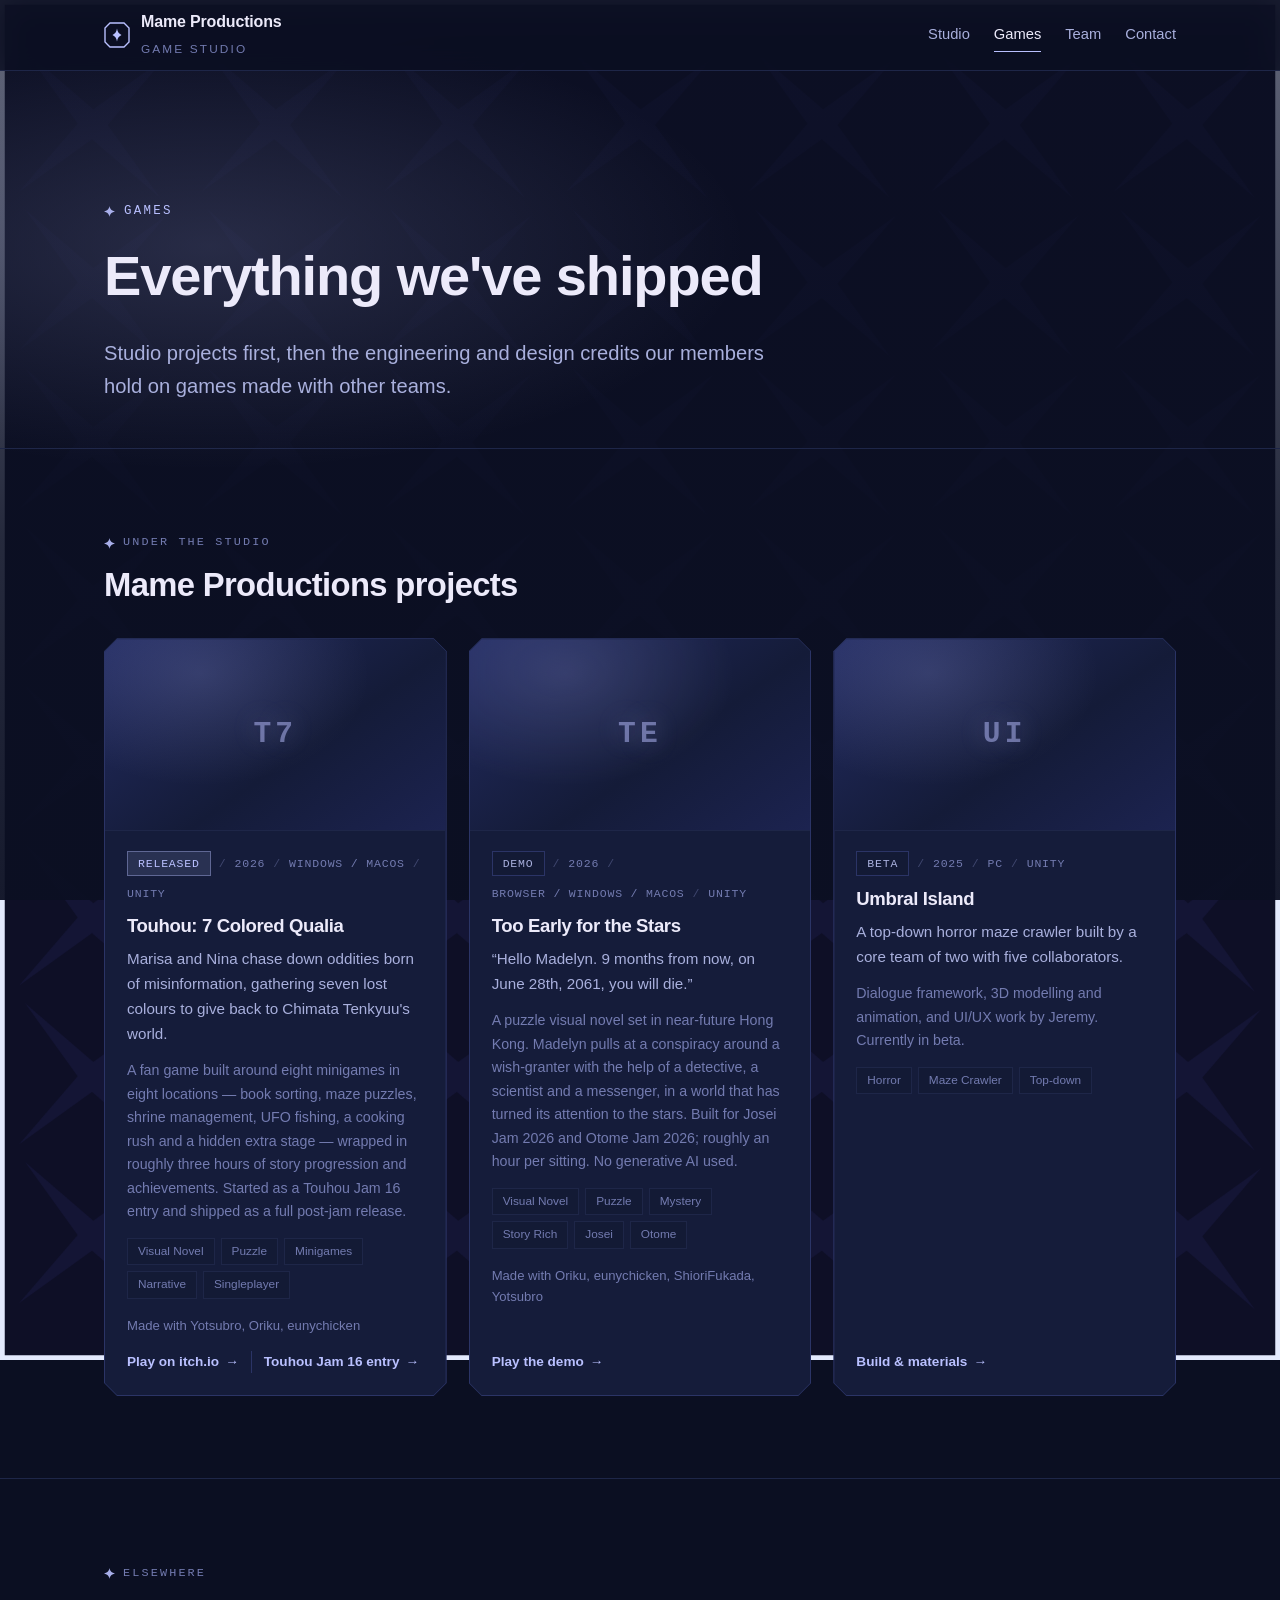
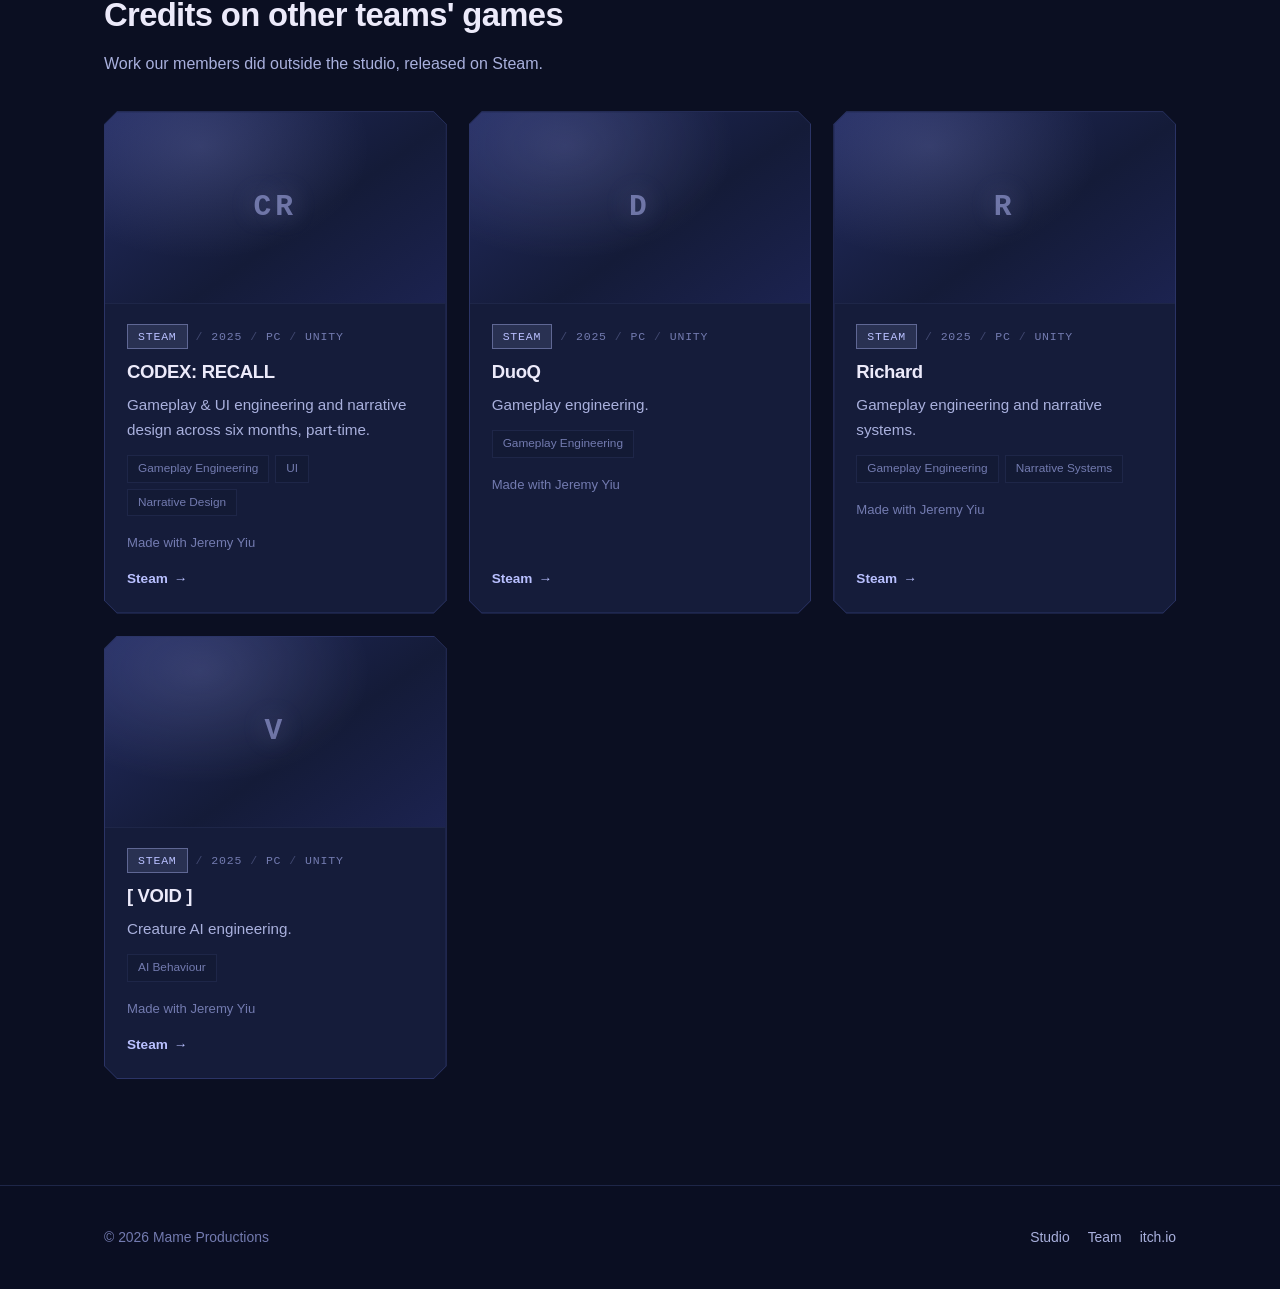
==== games.html @ c75eb114 "Initial commit: Mame Productions studio site Static, build-free site for the studio: three pages ren" ====
<!DOCTYPE html>
<html lang="en">
<head>
<meta charset="utf-8">
<meta name="viewport" content="width=device-width, initial-scale=1">
<title>Games — Mame Productions</title>
<meta name="description" content="Games made at Mame Productions, plus engineering credits members hold on other teams' titles.">
<link rel="icon" href="assets/img/textures/star.png">
<link rel="stylesheet" href="assets/css/style.css">
</head>
<body>

<a class="skip-link" href="#main">Skip to content</a>

<header class="site-header">
  <div class="wrap">
    <a class="brand" href="index.html">
      <svg width="26" height="26" viewBox="0 0 26 26" aria-hidden="true">
        <path d="M6 1h14l5 5v14l-5 5H6l-5-5V6z" fill="none" stroke="#b9c0ff" stroke-width="1.4"/>
        <path d="M13 6.5c.6 3.4 1.6 5 4.5 6.5-2.9 1.5-3.9 3.1-4.5 6.5-.6-3.4-1.6-5-4.5-6.5 2.9-1.5 3.9-3.1 4.5-6.5z" fill="#b9c0ff"/>
      </svg>
      <span>Mame Productions<br><span class="brand-sub">Game Studio</span></span>
    </a>
    <button class="nav-toggle" type="button" aria-expanded="false" aria-controls="nav" aria-label="Menu">
      <svg width="20" height="20" viewBox="0 0 24 24" fill="none" stroke="currentColor" stroke-width="2" stroke-linecap="round"><path d="M4 7h16M4 12h16M4 17h16"/></svg>
    </button>
    <nav class="nav" id="nav">
      <a href="index.html">Studio</a>
      <a href="games.html" aria-current="page">Games</a>
      <a href="team.html">Team</a>
      <a href="index.html#contact">Contact</a>
    </nav>
  </div>
</header>

<main id="main">

  <section class="hero" style="padding-bottom:24px">
    <div class="wrap">
      <p class="eyebrow">
        <svg class="sparkle" viewBox="0 0 12 12" aria-hidden="true"><path d="M6 0c.55 3.1 1.35 4.45 6 6-4.65 1.55-5.45 2.9-6 6-.55-3.1-1.35-4.45-6-6 4.65-1.55 5.45-2.9 6-6z"/></svg>
        Games
      </p>
      <h1>Everything we've shipped</h1>
      <p class="lede">
        Studio projects first, then the engineering and design credits our members
        hold on games made with other teams.
      </p>
    </div>
  </section>

  <section class="section">
    <div class="wrap">
      <div class="section-head">
        <p class="kicker">
          <svg class="sparkle" viewBox="0 0 12 12" aria-hidden="true"><path d="M6 0c.55 3.1 1.35 4.45 6 6-4.65 1.55-5.45 2.9-6 6-.55-3.1-1.35-4.45-6-6 4.65-1.55 5.45-2.9 6-6z"/></svg>
          Under the studio
        </p>
        <h2>Mame Productions projects</h2>
      </div>
      <div class="game-grid" data-games="studio"></div>
    </div>
  </section>

  <section class="section">
    <div class="wrap">
      <div class="section-head">
        <p class="kicker">
          <svg class="sparkle" viewBox="0 0 12 12" aria-hidden="true"><path d="M6 0c.55 3.1 1.35 4.45 6 6-4.65 1.55-5.45 2.9-6 6-.55-3.1-1.35-4.45-6-6 4.65-1.55 5.45-2.9 6-6z"/></svg>
          Elsewhere
        </p>
        <h2>Credits on other teams' games</h2>
        <p>Work our members did outside the studio, released on Steam.</p>
      </div>
      <div class="game-grid" data-games="external"></div>
    </div>
  </section>

</main>

<footer class="site-footer">
  <div class="wrap">
    <p>&copy; <span data-year>2026</span> Mame Productions</p>
    <nav class="footer-links">
      <a href="index.html">Studio</a>
      <a href="team.html">Team</a>
      <a href="https://oriku.itch.io" target="_blank" rel="noopener">itch.io</a>
    </nav>
  </div>
</footer>

<script src="data/games.js"></script>
<script src="data/members.js"></script>
<script src="assets/js/main.js"></script>
</body>
</html>
---- assets/css/style.css ----
/* =========================================================================
   Mame Productions - site styles

   The visual language is lifted from the studio's own UI art (the star field
   and the chamfered panel plating from "Too Early for the Stars"): deep navy
   ground, periwinkle ink, four-point sparkles, corners cut at 45 degrees.
   ========================================================================= */

:root {
  --bg:          #0b0f22;
  --bg-raised:   #131a35;
  --bg-card:     #151c3a;
  --bg-card-2:   #1a2246;
  --line:        #2b3466;
  --line-soft:   #1e2648;
  --ink:         #eceafa;
  --ink-dim:     #a9b0dd;
  --ink-faint:   #737bb0;
  --accent:      #b9c0ff;
  --accent-soft: rgba(185, 192, 255, .12);
  --accent-line: rgba(185, 192, 255, .38);
  --accent-ink:  #10142c;
  --radius:      4px;
  --chamfer:     12px;
  --maxw:        1120px;
  --font: "Inter", -apple-system, BlinkMacSystemFont, "Segoe UI", Roboto,
          "Helvetica Neue", Arial, sans-serif;
  --mono: ui-monospace, SFMono-Regular, "SF Mono", Menlo, Consolas, monospace;
}

*, *::before, *::after { box-sizing: border-box; }

html { scroll-behavior: smooth; scroll-padding-top: 92px; }

/* The star field carries a veil on top of it so text keeps its contrast at any
   scroll depth. Both layers are backgrounds of the same element on purpose: a
   separate fixed, negative-z-index overlay gets promoted to its own compositing
   layer on scroll in Chromium and swallows the page. */
body {
  margin: 0;
  background-color: var(--bg);
  background-image:
    linear-gradient(180deg, rgba(11, 15, 34, .60) 0%, rgba(11, 15, 34, .88) 60%, rgba(11, 15, 34, .95) 100%),
    url("../img/textures/star-pattern.png");
  background-size: cover, cover;
  background-position: center, center top;
  background-repeat: no-repeat, no-repeat;
  background-attachment: fixed, fixed;
  color: var(--ink);
  font-family: var(--font);
  font-size: 16px;
  line-height: 1.65;
  -webkit-font-smoothing: antialiased;
}

img { max-width: 100%; display: block; }
a { color: var(--accent); text-decoration: none; }
a:hover { text-decoration: underline; }

h1, h2, h3, h4 { line-height: 1.2; margin: 0 0 .5em; font-weight: 650; letter-spacing: -.02em; }
h1 { font-size: clamp(2.2rem, 6vw, 3.5rem); }
h2 { font-size: clamp(1.5rem, 3.4vw, 2.05rem); }
h3 { font-size: 1.16rem; }
p  { margin: 0 0 1em; }

.wrap { width: 100%; max-width: var(--maxw); margin-inline: auto; padding-inline: 24px; }

/* The signature cut corner, borrowed from the in-game panel plating. */
.chamfer, .plate, .plate-in, .headshot, .headshot-in {
  clip-path: polygon(
    var(--chamfer) 0, calc(100% - var(--chamfer)) 0, 100% var(--chamfer),
    100% calc(100% - var(--chamfer)), calc(100% - var(--chamfer)) 100%,
    var(--chamfer) 100%, 0 calc(100% - var(--chamfer)), 0 var(--chamfer)
  );
}

/* A plate is a chamfered card. clip-path would shear a normal border off at
   the diagonals, so the edge is a 1px parent behind a slightly tighter inner
   panel - the same way the art plates the corners. */
.plate {
  --chamfer: 13px;
  display: flex; padding: 1px;
  background: var(--line);
  transition: background .18s ease, transform .18s ease;
}
.plate > .plate-in {
  --chamfer: 12px;
  flex: 1; min-width: 0;
  display: flex; flex-direction: column;
  background: var(--bg-card);
  transition: background .18s ease;
}
.plate:hover { background: var(--accent-line); transform: translateY(-2px); }
.plate:hover > .plate-in { background: var(--bg-card-2); }

/* ---------------------------------------------------------------- header */

.site-header {
  position: sticky; top: 0; z-index: 50;
  background: rgba(11, 15, 34, .84);
  backdrop-filter: blur(14px);
  border-bottom: 1px solid var(--line-soft);
}
.site-header .wrap { display: flex; align-items: center; gap: 28px; height: 70px; }

.brand { display: flex; align-items: center; gap: 11px; color: var(--ink); font-weight: 680; letter-spacing: -.01em; }
.brand:hover { text-decoration: none; color: var(--ink); }
.brand svg { flex: none; }
.brand .brand-sub {
  color: var(--ink-faint); font-weight: 450; font-size: .74rem;
  letter-spacing: .18em; text-transform: uppercase;
}

.nav { margin-left: auto; display: flex; align-items: center; gap: 24px; }
.nav a {
  color: var(--ink-dim); font-size: .92rem; font-weight: 500;
  padding: 4px 0; border-bottom: 1.5px solid transparent;
}
.nav a:hover { color: var(--ink); text-decoration: none; }
.nav a[aria-current="page"] { color: var(--ink); border-bottom-color: var(--accent); }

.nav-toggle {
  display: none; margin-left: auto;
  background: none; border: 1px solid var(--line); border-radius: var(--radius);
  color: var(--ink); padding: 7px 10px; cursor: pointer; line-height: 0;
}

@media (max-width: 760px) {
  .nav-toggle { display: block; }
  .nav {
    position: absolute; top: 70px; left: 0; right: 0;
    flex-direction: column; align-items: stretch; gap: 0;
    background: var(--bg-raised); border-bottom: 1px solid var(--line);
    padding: 8px 24px 16px;
  }
  .nav[hidden] { display: none; }
  .nav a { padding: 12px 0; border-bottom: 1px solid var(--line-soft); }
}

/* ------------------------------------------------------------------ hero */

.hero { position: relative; padding: clamp(66px, 12vw, 128px) 0 clamp(48px, 8vw, 84px); }
.hero::before {
  content: ""; position: absolute; inset: -30% -10% auto -10%;
  height: 640px; pointer-events: none;
  background: radial-gradient(ellipse 50% 50% at 22% 45%, rgba(185, 192, 255, .16), transparent 70%);
}
.hero > .wrap { position: relative; }
.hero .eyebrow {
  display: inline-flex; align-items: center; gap: 9px;
  font-family: var(--mono); font-size: .78rem; letter-spacing: .18em;
  text-transform: uppercase; color: var(--accent); margin-bottom: 20px;
}
.hero .lede { font-size: clamp(1.05rem, 2.2vw, 1.26rem); color: var(--ink-dim); max-width: 60ch; }
.hero-actions { display: flex; flex-wrap: wrap; gap: 12px; margin-top: 32px; }

/* small four-point sparkle, drawn rather than loaded */
.sparkle { width: 11px; height: 11px; flex: none; fill: currentColor; opacity: .9; }

/* --------------------------------------------------------------- buttons */

.btn {
  --chamfer: 10px;
  display: inline-flex; align-items: center; gap: 9px;
  padding: 12px 24px;
  font-size: .92rem; font-weight: 580; letter-spacing: -.005em;
  border: 1px solid var(--line); color: var(--ink);
  background: var(--bg-card);
  transition: background .16s ease, border-color .16s ease, color .16s ease;
}
.btn:hover { text-decoration: none; border-color: var(--accent-line); background: var(--bg-card-2); }
.btn-primary { background: var(--accent); border-color: var(--accent); color: var(--accent-ink); }
.btn-primary:hover { background: #cdd2ff; border-color: #cdd2ff; color: var(--accent-ink); }

/* -------------------------------------------------------------- sections */

.section { padding: clamp(48px, 8vw, 82px) 0; border-top: 1px solid var(--line-soft); }
.section-head { margin-bottom: 34px; max-width: 64ch; }
.section-head .kicker {
  display: inline-flex; align-items: center; gap: 8px;
  font-family: var(--mono); font-size: .74rem; letter-spacing: .18em;
  text-transform: uppercase; color: var(--ink-faint); margin-bottom: 12px;
}
.section-head .kicker .sparkle { color: var(--accent); }
.section-head p { color: var(--ink-dim); margin-bottom: 0; }

.prose { max-width: 66ch; color: var(--ink-dim); }
.prose strong { color: var(--ink); font-weight: 600; }

/* ------------------------------------------------------------ game cards */

.game-grid { display: grid; gap: 22px; grid-template-columns: repeat(auto-fill, minmax(310px, 1fr)); }

/* Every cover is a star-field placard with the title's initials on it. Real art,
   when there is any, simply sits on top; if the file is missing the img removes
   itself and the placard is what you see. */
.game-cover {
  aspect-ratio: 16 / 9; overflow: hidden;
  border-bottom: 1px solid var(--line-soft);
  display: grid; place-items: center;
  background:
    radial-gradient(ellipse 80% 95% at 28% 18%, rgba(185, 192, 255, .16), transparent 62%),
    linear-gradient(145deg, #232c62 0%, #141b38 58%, #1c2350 100%);
}
.game-cover > * { grid-area: 1 / 1; }
.game-cover img { width: 100%; height: 100%; object-fit: cover; }
.game-cover .placard {
  font-family: var(--mono); font-size: 1.85rem; font-weight: 600;
  color: rgba(185, 192, 255, .5); letter-spacing: .14em;
  text-shadow: 0 0 26px rgba(185, 192, 255, .3);
}

.game-body { padding: 20px 22px 22px; display: flex; flex-direction: column; flex: 1; }
.game-meta {
  display: flex; flex-wrap: wrap; align-items: center; gap: 8px;
  font-family: var(--mono); font-size: .72rem; letter-spacing: .07em;
  text-transform: uppercase; color: var(--ink-faint); margin-bottom: 12px;
}
.game-meta .dot { opacity: .45; }
.status {
  padding: 2px 10px; border: 1px solid var(--line);
  color: var(--ink-dim); background: var(--bg-raised);
}
.status[data-status="Released"],
.status[data-status="Steam"] { color: var(--accent); border-color: var(--accent-line); background: var(--accent-soft); }

.game-body h3 { margin-bottom: 9px; }
.game-blurb { color: var(--ink-dim); font-size: .95rem; margin-bottom: 13px; }
.game-detail { color: var(--ink-faint); font-size: .89rem; margin-bottom: 14px; }

.tag-row { display: flex; flex-wrap: wrap; gap: 6px; margin-bottom: 16px; }
.tag {
  font-size: .74rem; padding: 3px 10px;
  background: var(--bg-raised); border: 1px solid var(--line-soft); color: var(--ink-faint);
}

.game-credits { font-size: .82rem; color: var(--ink-faint); margin-bottom: 14px; }
.game-links { margin-top: auto; display: flex; flex-wrap: wrap; align-items: center; gap: 8px 0; }
.game-links a { font-size: .85rem; font-weight: 550; display: inline-flex; align-items: center; gap: 6px; }
.game-links a::after { content: "\2192"; transition: transform .16s ease; }
.game-links a:hover::after { transform: translateX(3px); }
.game-links a + a { margin-left: 12px; padding-left: 12px; border-left: 1px solid var(--line); }

/* ------------------------------------------------------------ team cards */

.team-grid { display: grid; gap: 22px; grid-template-columns: repeat(auto-fill, minmax(300px, 1fr)); }

.member-body { padding: 26px 24px; display: flex; flex-direction: column; flex: 1; }

.member-head { display: flex; align-items: center; gap: 16px; margin-bottom: 16px; }

.headshot {
  --size: 72px; --chamfer: 10px;
  width: var(--size); height: var(--size); flex: none;
  padding: 1px; display: flex;
  background: var(--line);
}
.headshot-in {
  --chamfer: 9px;
  flex: 1; overflow: hidden;
  background: var(--bg-raised);
  display: grid; place-items: center;
}
/* badge and photo share one grid cell: the photo simply covers the initials */
.headshot-in > * { grid-area: 1 / 1; }
.headshot img { width: 100%; height: 100%; object-fit: cover; }
.headshot .initials {
  font-family: var(--mono); font-size: 1.15rem; font-weight: 600;
  color: var(--accent); letter-spacing: .04em;
}

.member-head h3 { margin: 0 0 3px; font-size: 1.06rem; }
.member-role { font-size: .84rem; color: var(--ink-faint); line-height: 1.45; }
.member-bio { font-size: .93rem; color: var(--ink-dim); margin-bottom: 14px; }

.member-links { margin-top: auto; padding-top: 16px; border-top: 1px solid var(--line-soft); display: flex; flex-wrap: wrap; gap: 8px; }
.member-links a {
  --chamfer: 7px;
  display: inline-flex; align-items: center; justify-content: center;
  width: 36px; height: 36px;
  border: 1px solid var(--line); background: var(--bg-raised); color: var(--ink-dim);
  transition: color .16s ease, border-color .16s ease, background .16s ease;
}
.member-links a:hover { color: var(--accent); border-color: var(--accent-line); background: var(--accent-soft); }
.member-links a svg { width: 17px; height: 17px; }

/* the empty plate holding a place for whoever comes next */
.plate.is-slot { background: var(--line-soft); }
.plate.is-slot:hover { transform: none; background: var(--line-soft); }
.plate.is-slot > .plate-in { background: rgba(19, 26, 53, .45); }
.plate.is-slot:hover > .plate-in { background: rgba(19, 26, 53, .45); }
.plate.is-slot .member-body { justify-content: center; color: var(--ink-faint); min-height: 196px; }
.plate.is-slot h3 { color: var(--ink-dim); }
.plate.is-slot p { font-size: .9rem; margin: 0; }
.plate.is-slot code { font-family: var(--mono); font-size: .84rem; color: var(--accent); }

/* --------------------------------------------------------------- callout */

.callout {
  border: 1px solid var(--line); border-left: 2px solid var(--accent);
  background: var(--bg-raised);
  padding: 20px 24px; color: var(--ink-dim); font-size: .94rem;
}
.callout p:last-child { margin-bottom: 0; }

/* ---------------------------------------------------------------- footer */

.site-footer { border-top: 1px solid var(--line-soft); padding: 40px 0; margin-top: 24px; background: rgba(11, 15, 34, .5); }
.site-footer .wrap { display: flex; flex-wrap: wrap; gap: 18px; align-items: center; justify-content: space-between; }
.site-footer p { margin: 0; color: var(--ink-faint); font-size: .87rem; }
.footer-links { display: flex; gap: 18px; font-size: .87rem; }
.footer-links a { color: var(--ink-dim); }

/* -------------------------------------------------------------- a11y etc */

.skip-link {
  position: absolute; left: -9999px; top: 0; z-index: 100;
  background: var(--accent); color: var(--accent-ink); padding: 10px 16px;
}
.skip-link:focus { left: 0; }

:focus-visible { outline: 2px solid var(--accent); outline-offset: 3px; }

.visually-hidden {
  position: absolute; width: 1px; height: 1px; overflow: hidden;
  clip: rect(0 0 0 0); clip-path: inset(50%); white-space: nowrap;
}

@media (prefers-reduced-motion: reduce) {
  html { scroll-behavior: auto; }
  * { transition-duration: .01ms !important; animation-duration: .01ms !important; }
}

/* background-attachment: fixed is expensive on mobile and iOS ignores it */
@media (max-width: 760px) {
  body { background-attachment: scroll, scroll; background-size: cover, 220% auto; }
}
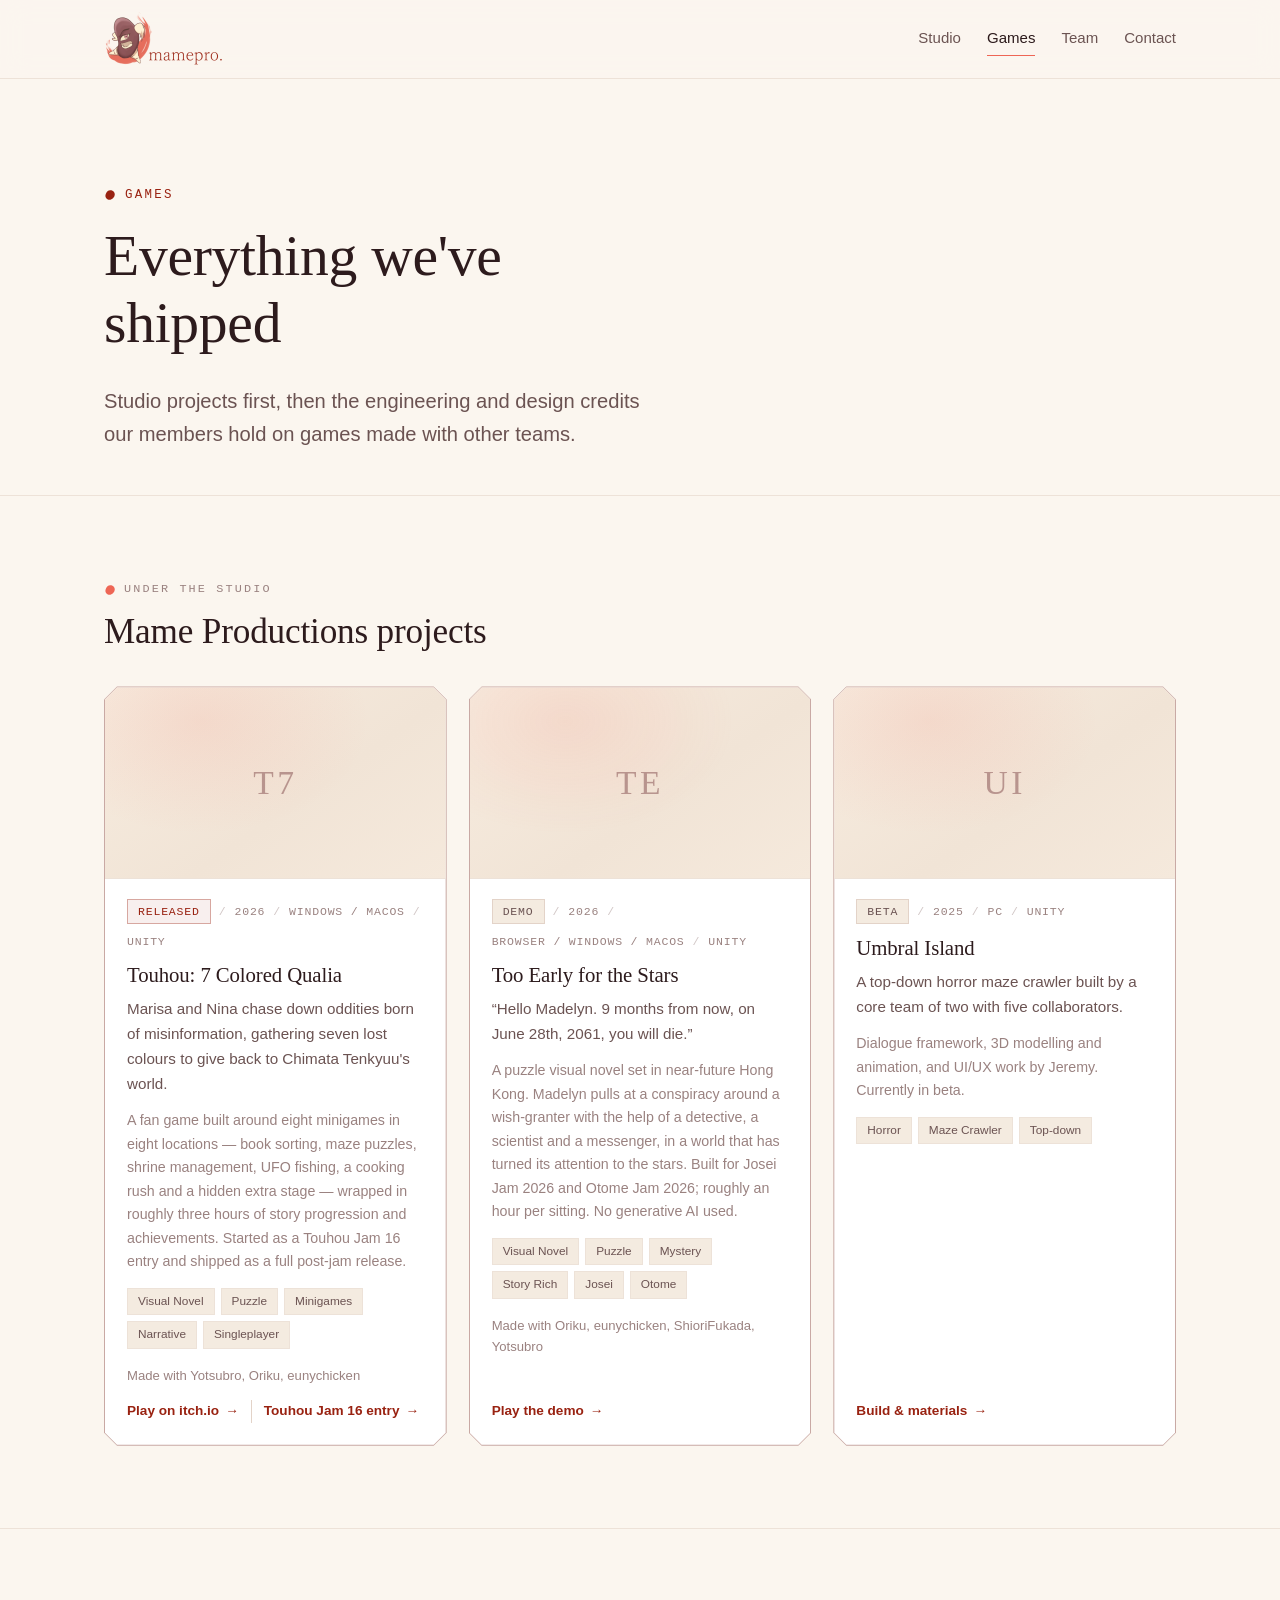
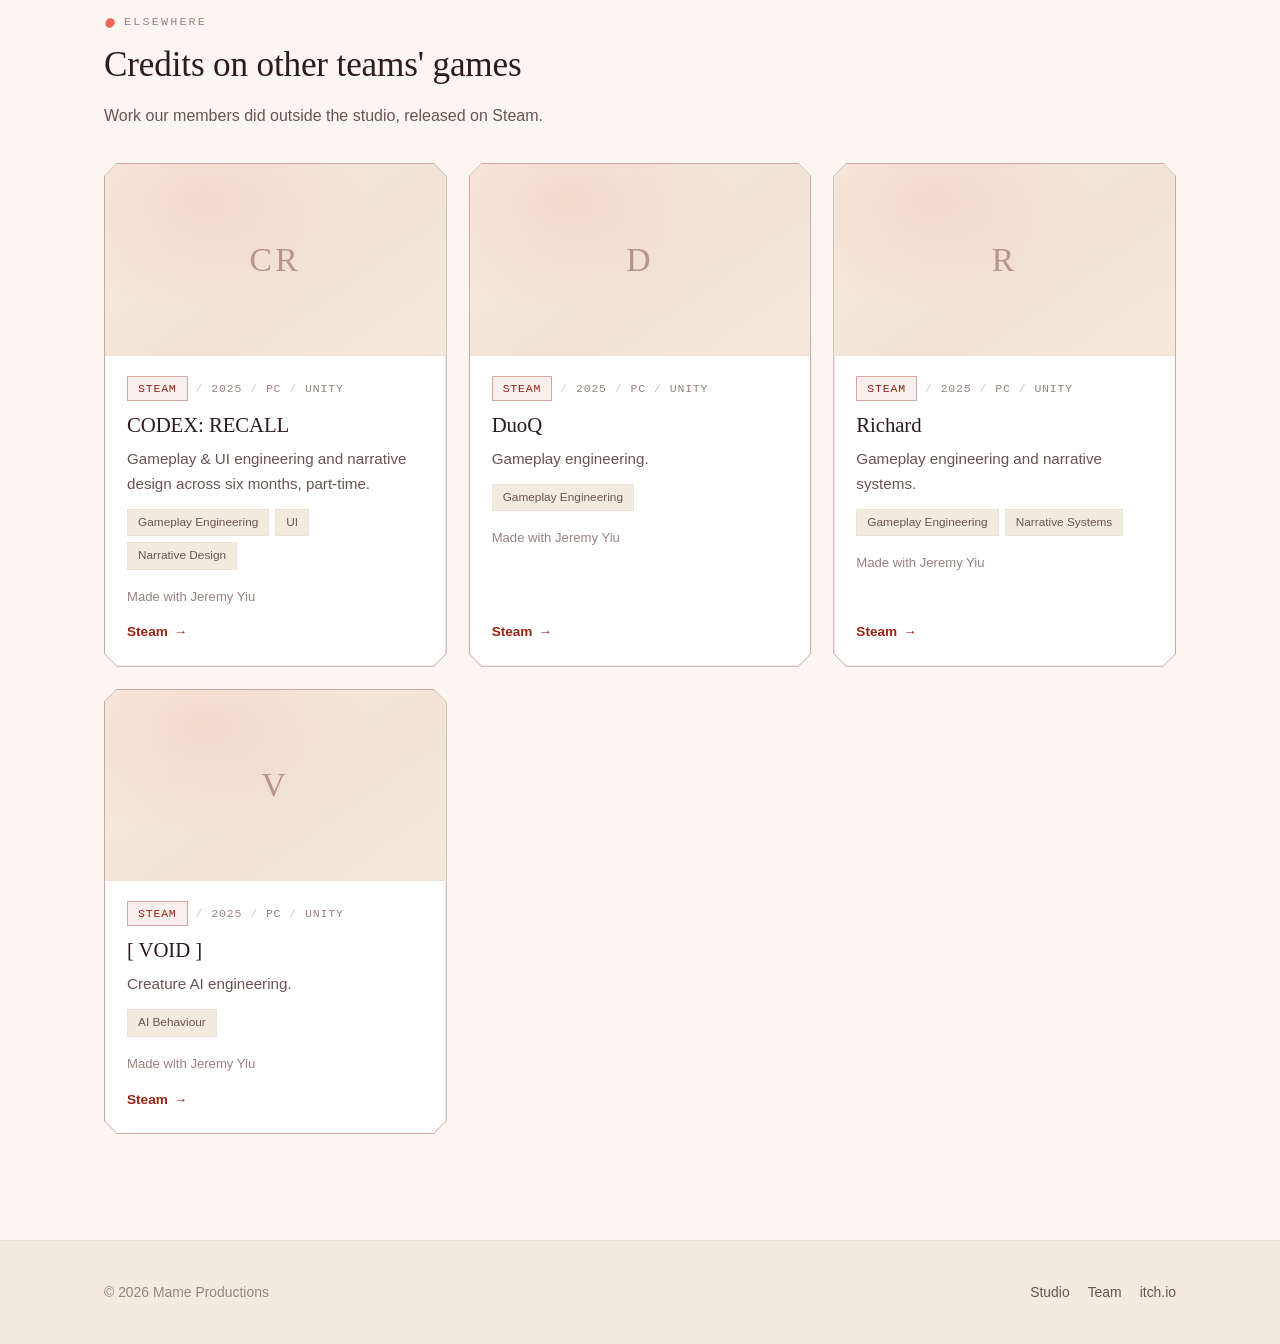
==== commit 3a3146c6: "Rebrand to the studio's bean identity Replace the navy star-field look, borrowed from one game's UI " ====
--- a/games.html
+++ b/games.html
@@ -5,7 +5,8 @@
 <meta name="viewport" content="width=device-width, initial-scale=1">
 <title>Games — Mame Productions</title>
 <meta name="description" content="Games made at Mame Productions, plus engineering credits members hold on other teams' titles.">
-<link rel="icon" href="assets/img/textures/star.png">
+<link rel="icon" type="image/png" sizes="64x64" href="assets/img/brand/favicon-64.png">
+<link rel="apple-touch-icon" href="assets/img/brand/favicon-180.png">
 <link rel="stylesheet" href="assets/css/style.css">
 </head>
 <body>
@@ -14,12 +15,8 @@
 
 <header class="site-header">
   <div class="wrap">
-    <a class="brand" href="index.html">
-      <svg width="26" height="26" viewBox="0 0 26 26" aria-hidden="true">
-        <path d="M6 1h14l5 5v14l-5 5H6l-5-5V6z" fill="none" stroke="#b9c0ff" stroke-width="1.4"/>
-        <path d="M13 6.5c.6 3.4 1.6 5 4.5 6.5-2.9 1.5-3.9 3.1-4.5 6.5-.6-3.4-1.6-5-4.5-6.5 2.9-1.5 3.9-3.1 4.5-6.5z" fill="#b9c0ff"/>
-      </svg>
-      <span>Mame Productions<br><span class="brand-sub">Game Studio</span></span>
+    <a class="brand" href="index.html" aria-label="Mame Productions home">
+      <img src="assets/img/brand/mamepro-logo-480.png" alt="mamepro." width="480" height="240">
     </a>
     <button class="nav-toggle" type="button" aria-expanded="false" aria-controls="nav" aria-label="Menu">
       <svg width="20" height="20" viewBox="0 0 24 24" fill="none" stroke="currentColor" stroke-width="2" stroke-linecap="round"><path d="M4 7h16M4 12h16M4 17h16"/></svg>
@@ -35,10 +32,10 @@
 
 <main id="main">
 
-  <section class="hero" style="padding-bottom:24px">
-    <div class="wrap">
+  <section class="hero is-plain" style="padding-bottom:24px">
+    <div class="wrap"><div class="hero-copy">
       <p class="eyebrow">
-        <svg class="sparkle" viewBox="0 0 12 12" aria-hidden="true"><path d="M6 0c.55 3.1 1.35 4.45 6 6-4.65 1.55-5.45 2.9-6 6-.55-3.1-1.35-4.45-6-6 4.65-1.55 5.45-2.9 6-6z"/></svg>
+        <svg class="bean" viewBox="0 0 12 12" aria-hidden="true"><path d="M3.5 2.2C5.2.7 8 1 9.6 2.6c1.8 1.8 1.5 4.6-.4 6.4-1.6 1.5-3.4 2.3-5.4 1.4C1.7 9.5 1 7.4 1.6 5.6c.4-1.3 1-2.6 1.9-3.4Z"/></svg>
         Games
       </p>
       <h1>Everything we've shipped</h1>
@@ -46,14 +43,14 @@
         Studio projects first, then the engineering and design credits our members
         hold on games made with other teams.
       </p>
-    </div>
+    </div></div>
   </section>
 
   <section class="section">
     <div class="wrap">
       <div class="section-head">
         <p class="kicker">
-          <svg class="sparkle" viewBox="0 0 12 12" aria-hidden="true"><path d="M6 0c.55 3.1 1.35 4.45 6 6-4.65 1.55-5.45 2.9-6 6-.55-3.1-1.35-4.45-6-6 4.65-1.55 5.45-2.9 6-6z"/></svg>
+          <svg class="bean" viewBox="0 0 12 12" aria-hidden="true"><path d="M3.5 2.2C5.2.7 8 1 9.6 2.6c1.8 1.8 1.5 4.6-.4 6.4-1.6 1.5-3.4 2.3-5.4 1.4C1.7 9.5 1 7.4 1.6 5.6c.4-1.3 1-2.6 1.9-3.4Z"/></svg>
           Under the studio
         </p>
         <h2>Mame Productions projects</h2>
@@ -66,7 +63,7 @@
     <div class="wrap">
       <div class="section-head">
         <p class="kicker">
-          <svg class="sparkle" viewBox="0 0 12 12" aria-hidden="true"><path d="M6 0c.55 3.1 1.35 4.45 6 6-4.65 1.55-5.45 2.9-6 6-.55-3.1-1.35-4.45-6-6 4.65-1.55 5.45-2.9 6-6z"/></svg>
+          <svg class="bean" viewBox="0 0 12 12" aria-hidden="true"><path d="M3.5 2.2C5.2.7 8 1 9.6 2.6c1.8 1.8 1.5 4.6-.4 6.4-1.6 1.5-3.4 2.3-5.4 1.4C1.7 9.5 1 7.4 1.6 5.6c.4-1.3 1-2.6 1.9-3.4Z"/></svg>
           Elsewhere
         </p>
         <h2>Credits on other teams' games</h2>
--- a/assets/css/style.css
+++ b/assets/css/style.css
@@ -1,30 +1,38 @@
 /* =========================================================================
    Mame Productions - site styles
 
-   The visual language is lifted from the studio's own UI art (the star field
-   and the chamfered panel plating from "Too Early for the Stars"): deep navy
-   ground, periwinkle ink, four-point sparkles, corners cut at 45 degrees.
+   The palette is sampled from the studio logo: cream paper, the bean's own
+   maroon for edges and small type, the wordmark's dark red for anything you
+   can click, and the coral of the brush swoosh for hover and highlights.
+   Headings are set in a serif to sit beside the "mamepro." lockup. Corners
+   are cut at 45 degrees throughout - the one thing kept from the first pass.
    ========================================================================= */
 
 :root {
-  --bg:          #0b0f22;
-  --bg-raised:   #131a35;
-  --bg-card:     #151c3a;
-  --bg-card-2:   #1a2246;
-  --line:        #2b3466;
-  --line-soft:   #1e2648;
-  --ink:         #eceafa;
-  --ink-dim:     #a9b0dd;
-  --ink-faint:   #737bb0;
-  --accent:      #b9c0ff;
-  --accent-soft: rgba(185, 192, 255, .12);
-  --accent-line: rgba(185, 192, 255, .38);
-  --accent-ink:  #10142c;
-  --radius:      4px;
+  --bg:          #fbf6ef;
+  --bg-raised:   #f4ebe0;
+  --bg-card:     #ffffff;
+  --bg-card-2:   #fffdf9;
+  --line:        #e3d3c8;
+  --line-soft:   #ede2d8;
+  --edge:        #c9a9a4;
+  --ink:         #2d1b1d;
+  --ink-dim:     #6b5352;
+  --ink-faint:   #9a8280;
+  --accent:      #992211;
+  --accent-hover:#7a1a0d;
+  --accent-soft: rgba(153, 34, 17, .07);
+  --accent-line: rgba(153, 34, 17, .35);
+  --accent-ink:  #ffffff;
+  --coral:       #ee6655;
+  --coral-soft:  rgba(238, 102, 85, .12);
+  --maroon:      #885555;
   --chamfer:     12px;
   --maxw:        1120px;
   --font: "Inter", -apple-system, BlinkMacSystemFont, "Segoe UI", Roboto,
           "Helvetica Neue", Arial, sans-serif;
+  --serif: "Iowan Old Style", "Palatino Linotype", Palatino, Georgia,
+           "Times New Roman", serif;
   --mono: ui-monospace, SFMono-Regular, "SF Mono", Menlo, Consolas, monospace;
 }
 
@@ -32,20 +40,9 @@
 
 html { scroll-behavior: smooth; scroll-padding-top: 92px; }
 
-/* The star field carries a veil on top of it so text keeps its contrast at any
-   scroll depth. Both layers are backgrounds of the same element on purpose: a
-   separate fixed, negative-z-index overlay gets promoted to its own compositing
-   layer on scroll in Chromium and swallows the page. */
 body {
   margin: 0;
-  background-color: var(--bg);
-  background-image:
-    linear-gradient(180deg, rgba(11, 15, 34, .60) 0%, rgba(11, 15, 34, .88) 60%, rgba(11, 15, 34, .95) 100%),
-    url("../img/textures/star-pattern.png");
-  background-size: cover, cover;
-  background-position: center, center top;
-  background-repeat: no-repeat, no-repeat;
-  background-attachment: fixed, fixed;
+  background: var(--bg);
   color: var(--ink);
   font-family: var(--font);
   font-size: 16px;
@@ -55,17 +52,21 @@
 
 img { max-width: 100%; display: block; }
 a { color: var(--accent); text-decoration: none; }
-a:hover { text-decoration: underline; }
-
-h1, h2, h3, h4 { line-height: 1.2; margin: 0 0 .5em; font-weight: 650; letter-spacing: -.02em; }
-h1 { font-size: clamp(2.2rem, 6vw, 3.5rem); }
-h2 { font-size: clamp(1.5rem, 3.4vw, 2.05rem); }
-h3 { font-size: 1.16rem; }
+a:hover { color: var(--accent-hover); text-decoration: underline; text-underline-offset: 3px; }
+
+h1, h2, h3, h4 {
+  font-family: var(--serif); font-weight: 500;
+  line-height: 1.15; margin: 0 0 .5em; letter-spacing: -.005em;
+  color: var(--ink);
+}
+h1 { font-size: clamp(2.3rem, 6vw, 3.6rem); }
+h2 { font-size: clamp(1.6rem, 3.4vw, 2.2rem); }
+h3 { font-size: 1.3rem; }
 p  { margin: 0 0 1em; }
 
 .wrap { width: 100%; max-width: var(--maxw); margin-inline: auto; padding-inline: 24px; }
 
-/* The signature cut corner, borrowed from the in-game panel plating. */
+/* The cut corner. */
 .chamfer, .plate, .plate-in, .headshot, .headshot-in {
   clip-path: polygon(
     var(--chamfer) 0, calc(100% - var(--chamfer)) 0, 100% var(--chamfer),
@@ -76,11 +77,11 @@
 
 /* A plate is a chamfered card. clip-path would shear a normal border off at
    the diagonals, so the edge is a 1px parent behind a slightly tighter inner
-   panel - the same way the art plates the corners. */
+   panel. */
 .plate {
   --chamfer: 13px;
   display: flex; padding: 1px;
-  background: var(--line);
+  background: var(--edge);
   transition: background .18s ease, transform .18s ease;
 }
 .plate > .plate-in {
@@ -90,47 +91,44 @@
   background: var(--bg-card);
   transition: background .18s ease;
 }
-.plate:hover { background: var(--accent-line); transform: translateY(-2px); }
+.plate:hover { background: var(--coral); transform: translateY(-2px); }
 .plate:hover > .plate-in { background: var(--bg-card-2); }
 
 /* ---------------------------------------------------------------- header */
 
 .site-header {
   position: sticky; top: 0; z-index: 50;
-  background: rgba(11, 15, 34, .84);
+  background: rgba(251, 246, 239, .9);
   backdrop-filter: blur(14px);
   border-bottom: 1px solid var(--line-soft);
 }
-.site-header .wrap { display: flex; align-items: center; gap: 28px; height: 70px; }
-
-.brand { display: flex; align-items: center; gap: 11px; color: var(--ink); font-weight: 680; letter-spacing: -.01em; }
-.brand:hover { text-decoration: none; color: var(--ink); }
-.brand svg { flex: none; }
-.brand .brand-sub {
-  color: var(--ink-faint); font-weight: 450; font-size: .74rem;
-  letter-spacing: .18em; text-transform: uppercase;
-}
-
-.nav { margin-left: auto; display: flex; align-items: center; gap: 24px; }
+.site-header .wrap { display: flex; align-items: center; gap: 28px; height: 78px; }
+
+/* The lockup is 2:1, so height is what sets how big the wordmark reads. */
+.brand { display: flex; align-items: center; }
+.brand img { height: 60px; width: auto; }
+@media (max-width: 760px) { .brand img { height: 52px; } }
+
+.nav { margin-left: auto; display: flex; align-items: center; gap: 26px; }
 .nav a {
-  color: var(--ink-dim); font-size: .92rem; font-weight: 500;
+  color: var(--ink-dim); font-size: .94rem; font-weight: 500;
   padding: 4px 0; border-bottom: 1.5px solid transparent;
 }
 .nav a:hover { color: var(--ink); text-decoration: none; }
-.nav a[aria-current="page"] { color: var(--ink); border-bottom-color: var(--accent); }
+.nav a[aria-current="page"] { color: var(--ink); border-bottom-color: var(--coral); }
 
 .nav-toggle {
   display: none; margin-left: auto;
-  background: none; border: 1px solid var(--line); border-radius: var(--radius);
+  background: none; border: 1px solid var(--line); border-radius: 4px;
   color: var(--ink); padding: 7px 10px; cursor: pointer; line-height: 0;
 }
 
 @media (max-width: 760px) {
   .nav-toggle { display: block; }
   .nav {
-    position: absolute; top: 70px; left: 0; right: 0;
+    position: absolute; top: 74px; left: 0; right: 0;
     flex-direction: column; align-items: stretch; gap: 0;
-    background: var(--bg-raised); border-bottom: 1px solid var(--line);
+    background: var(--bg); border-bottom: 1px solid var(--line);
     padding: 8px 24px 16px;
   }
   .nav[hidden] { display: none; }
@@ -139,23 +137,36 @@
 
 /* ------------------------------------------------------------------ hero */
 
-.hero { position: relative; padding: clamp(66px, 12vw, 128px) 0 clamp(48px, 8vw, 84px); }
+.hero { position: relative; padding: clamp(44px, 7vw, 80px) 0 clamp(48px, 8vw, 84px); }
 .hero::before {
-  content: ""; position: absolute; inset: -30% -10% auto -10%;
-  height: 640px; pointer-events: none;
-  background: radial-gradient(ellipse 50% 50% at 22% 45%, rgba(185, 192, 255, .16), transparent 70%);
+  content: ""; position: absolute; inset: 0; pointer-events: none;
+  background: radial-gradient(ellipse 60% 55% at 50% 30%, var(--coral-soft), transparent 70%);
 }
 .hero > .wrap { position: relative; }
+
+.hero-banner {
+  width: min(100%, 880px); margin: 0 auto clamp(28px, 5vw, 48px);
+}
+.hero-banner img { width: 100%; height: auto; }
+
+.hero-copy { text-align: center; max-width: 62ch; margin-inline: auto; }
 .hero .eyebrow {
   display: inline-flex; align-items: center; gap: 9px;
   font-family: var(--mono); font-size: .78rem; letter-spacing: .18em;
-  text-transform: uppercase; color: var(--accent); margin-bottom: 20px;
-}
-.hero .lede { font-size: clamp(1.05rem, 2.2vw, 1.26rem); color: var(--ink-dim); max-width: 60ch; }
-.hero-actions { display: flex; flex-wrap: wrap; gap: 12px; margin-top: 32px; }
-
-/* small four-point sparkle, drawn rather than loaded */
-.sparkle { width: 11px; height: 11px; flex: none; fill: currentColor; opacity: .9; }
+  text-transform: uppercase; color: var(--accent); margin-bottom: 18px;
+}
+.hero .lede { font-size: clamp(1.05rem, 2.2vw, 1.26rem); color: var(--ink-dim); }
+.hero-actions { display: flex; flex-wrap: wrap; justify-content: center; gap: 12px; margin-top: 30px; }
+
+/* Sub-page heroes have no banner: left-aligned like the rest, and without the
+   glow, which only makes sense sitting behind the artwork. */
+.hero.is-plain .hero-copy { text-align: left; margin-inline: 0; }
+.hero.is-plain .hero-actions { justify-content: flex-start; }
+.hero.is-plain { padding-top: clamp(56px, 10vw, 104px); }
+.hero.is-plain::before { display: none; }
+
+/* small bean, drawn rather than loaded */
+.bean { width: 12px; height: 12px; flex: none; fill: currentColor; }
 
 /* --------------------------------------------------------------- buttons */
 
@@ -164,13 +175,13 @@
   display: inline-flex; align-items: center; gap: 9px;
   padding: 12px 24px;
   font-size: .92rem; font-weight: 580; letter-spacing: -.005em;
-  border: 1px solid var(--line); color: var(--ink);
+  border: 1px solid var(--edge); color: var(--ink);
   background: var(--bg-card);
   transition: background .16s ease, border-color .16s ease, color .16s ease;
 }
-.btn:hover { text-decoration: none; border-color: var(--accent-line); background: var(--bg-card-2); }
+.btn:hover { text-decoration: none; color: var(--ink); border-color: var(--coral); background: var(--bg-card-2); }
 .btn-primary { background: var(--accent); border-color: var(--accent); color: var(--accent-ink); }
-.btn-primary:hover { background: #cdd2ff; border-color: #cdd2ff; color: var(--accent-ink); }
+.btn-primary:hover { background: var(--accent-hover); border-color: var(--accent-hover); color: var(--accent-ink); }
 
 /* -------------------------------------------------------------- sections */
 
@@ -181,7 +192,7 @@
   font-family: var(--mono); font-size: .74rem; letter-spacing: .18em;
   text-transform: uppercase; color: var(--ink-faint); margin-bottom: 12px;
 }
-.section-head .kicker .sparkle { color: var(--accent); }
+.section-head .kicker .bean { color: var(--coral); }
 .section-head p { color: var(--ink-dim); margin-bottom: 0; }
 
 .prose { max-width: 66ch; color: var(--ink-dim); }
@@ -191,7 +202,7 @@
 
 .game-grid { display: grid; gap: 22px; grid-template-columns: repeat(auto-fill, minmax(310px, 1fr)); }
 
-/* Every cover is a star-field placard with the title's initials on it. Real art,
+/* Every cover is a cream placard with the title's initials on it. Real art,
    when there is any, simply sits on top; if the file is missing the img removes
    itself and the placard is what you see. */
 .game-cover {
@@ -199,15 +210,14 @@
   border-bottom: 1px solid var(--line-soft);
   display: grid; place-items: center;
   background:
-    radial-gradient(ellipse 80% 95% at 28% 18%, rgba(185, 192, 255, .16), transparent 62%),
-    linear-gradient(145deg, #232c62 0%, #141b38 58%, #1c2350 100%);
+    radial-gradient(ellipse 80% 95% at 28% 18%, var(--coral-soft), transparent 62%),
+    linear-gradient(145deg, #f7ecdf 0%, #f1e4d6 58%, #f5e9dc 100%);
 }
 .game-cover > * { grid-area: 1 / 1; }
 .game-cover img { width: 100%; height: 100%; object-fit: cover; }
 .game-cover .placard {
-  font-family: var(--mono); font-size: 1.85rem; font-weight: 600;
-  color: rgba(185, 192, 255, .5); letter-spacing: .14em;
-  text-shadow: 0 0 26px rgba(185, 192, 255, .3);
+  font-family: var(--serif); font-size: 2.1rem; font-weight: 500;
+  color: rgba(136, 85, 85, .55); letter-spacing: .1em;
 }
 
 .game-body { padding: 20px 22px 22px; display: flex; flex-direction: column; flex: 1; }
@@ -231,7 +241,7 @@
 .tag-row { display: flex; flex-wrap: wrap; gap: 6px; margin-bottom: 16px; }
 .tag {
   font-size: .74rem; padding: 3px 10px;
-  background: var(--bg-raised); border: 1px solid var(--line-soft); color: var(--ink-faint);
+  background: var(--bg-raised); border: 1px solid var(--line-soft); color: var(--ink-dim);
 }
 
 .game-credits { font-size: .82rem; color: var(--ink-faint); margin-bottom: 14px; }
@@ -253,7 +263,7 @@
   --size: 72px; --chamfer: 10px;
   width: var(--size); height: var(--size); flex: none;
   padding: 1px; display: flex;
-  background: var(--line);
+  background: var(--edge);
 }
 .headshot-in {
   --chamfer: 9px;
@@ -265,11 +275,11 @@
 .headshot-in > * { grid-area: 1 / 1; }
 .headshot img { width: 100%; height: 100%; object-fit: cover; }
 .headshot .initials {
-  font-family: var(--mono); font-size: 1.15rem; font-weight: 600;
-  color: var(--accent); letter-spacing: .04em;
-}
-
-.member-head h3 { margin: 0 0 3px; font-size: 1.06rem; }
+  font-family: var(--serif); font-size: 1.35rem; font-weight: 500;
+  color: var(--maroon); letter-spacing: .04em;
+}
+
+.member-head h3 { margin: 0 0 3px; font-size: 1.2rem; }
 .member-role { font-size: .84rem; color: var(--ink-faint); line-height: 1.45; }
 .member-bio { font-size: .93rem; color: var(--ink-dim); margin-bottom: 14px; }
 
@@ -285,10 +295,10 @@
 .member-links a svg { width: 17px; height: 17px; }
 
 /* the empty plate holding a place for whoever comes next */
-.plate.is-slot { background: var(--line-soft); }
-.plate.is-slot:hover { transform: none; background: var(--line-soft); }
-.plate.is-slot > .plate-in { background: rgba(19, 26, 53, .45); }
-.plate.is-slot:hover > .plate-in { background: rgba(19, 26, 53, .45); }
+.plate.is-slot { background: var(--line); }
+.plate.is-slot:hover { transform: none; background: var(--line); }
+.plate.is-slot > .plate-in { background: transparent; }
+.plate.is-slot:hover > .plate-in { background: transparent; }
 .plate.is-slot .member-body { justify-content: center; color: var(--ink-faint); min-height: 196px; }
 .plate.is-slot h3 { color: var(--ink-dim); }
 .plate.is-slot p { font-size: .9rem; margin: 0; }
@@ -297,15 +307,15 @@
 /* --------------------------------------------------------------- callout */
 
 .callout {
-  border: 1px solid var(--line); border-left: 2px solid var(--accent);
-  background: var(--bg-raised);
+  border: 1px solid var(--line); border-left: 3px solid var(--coral);
+  background: var(--bg-card);
   padding: 20px 24px; color: var(--ink-dim); font-size: .94rem;
 }
 .callout p:last-child { margin-bottom: 0; }
 
 /* ---------------------------------------------------------------- footer */
 
-.site-footer { border-top: 1px solid var(--line-soft); padding: 40px 0; margin-top: 24px; background: rgba(11, 15, 34, .5); }
+.site-footer { border-top: 1px solid var(--line-soft); padding: 40px 0; margin-top: 24px; background: var(--bg-raised); }
 .site-footer .wrap { display: flex; flex-wrap: wrap; gap: 18px; align-items: center; justify-content: space-between; }
 .site-footer p { margin: 0; color: var(--ink-faint); font-size: .87rem; }
 .footer-links { display: flex; gap: 18px; font-size: .87rem; }
@@ -319,7 +329,7 @@
 }
 .skip-link:focus { left: 0; }
 
-:focus-visible { outline: 2px solid var(--accent); outline-offset: 3px; }
+:focus-visible { outline: 2px solid var(--coral); outline-offset: 3px; }
 
 .visually-hidden {
   position: absolute; width: 1px; height: 1px; overflow: hidden;
@@ -330,8 +340,3 @@
   html { scroll-behavior: auto; }
   * { transition-duration: .01ms !important; animation-duration: .01ms !important; }
 }
-
-/* background-attachment: fixed is expensive on mobile and iOS ignores it */
-@media (max-width: 760px) {
-  body { background-attachment: scroll, scroll; background-size: cover, 220% auto; }
-}
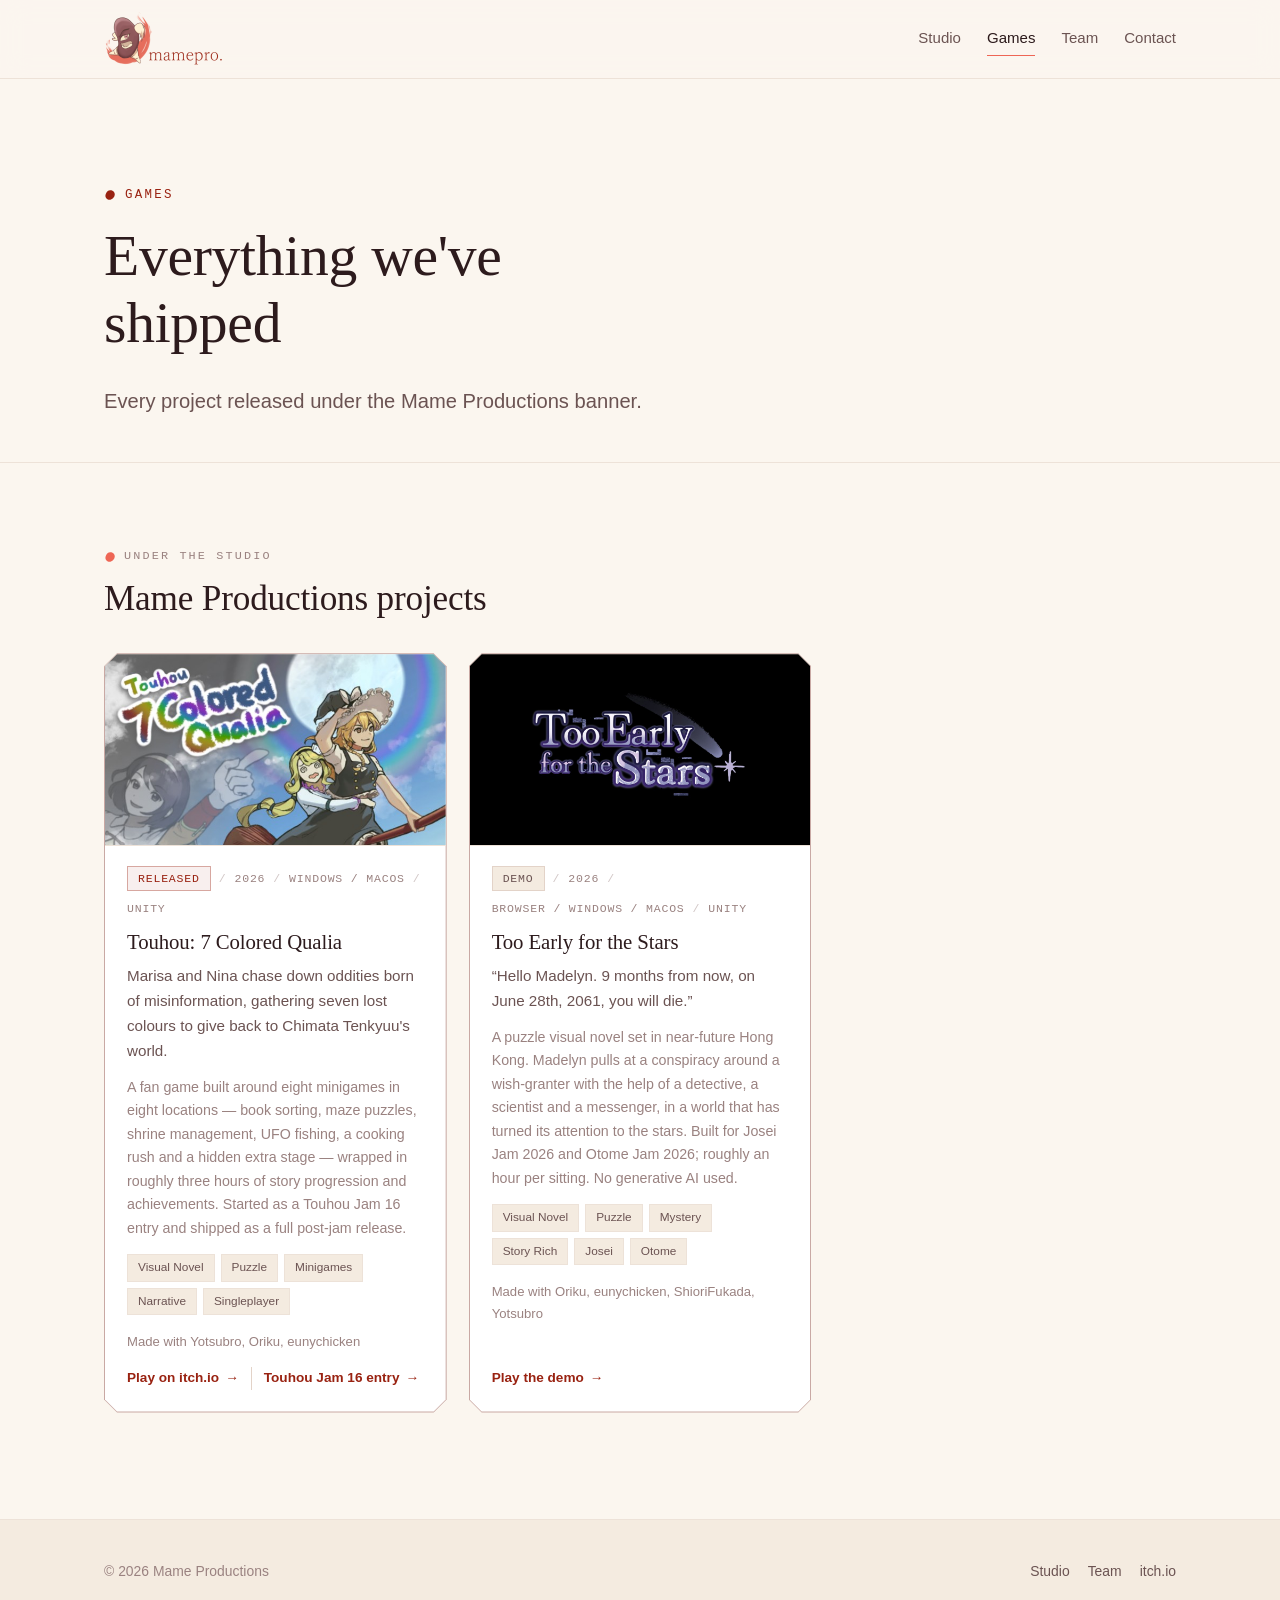
==== commit 8c893cb0: "Add game cover art; drop outside-credits section; fix nav breakpoint Covers, from each game's itch.i" ====
--- a/games.html
+++ b/games.html
@@ -4,7 +4,7 @@
 <meta charset="utf-8">
 <meta name="viewport" content="width=device-width, initial-scale=1">
 <title>Games — Mame Productions</title>
-<meta name="description" content="Games made at Mame Productions, plus engineering credits members hold on other teams' titles.">
+<meta name="description" content="Games made at Mame Productions.">
 <link rel="icon" type="image/png" sizes="64x64" href="assets/img/brand/favicon-64.png">
 <link rel="apple-touch-icon" href="assets/img/brand/favicon-180.png">
 <link rel="stylesheet" href="assets/css/style.css">
@@ -40,8 +40,7 @@
       </p>
       <h1>Everything we've shipped</h1>
       <p class="lede">
-        Studio projects first, then the engineering and design credits our members
-        hold on games made with other teams.
+        Every project released under the Mame Productions banner.
       </p>
     </div></div>
   </section>
@@ -59,19 +58,6 @@
     </div>
   </section>
 
-  <section class="section">
-    <div class="wrap">
-      <div class="section-head">
-        <p class="kicker">
-          <svg class="bean" viewBox="0 0 12 12" aria-hidden="true"><path d="M3.5 2.2C5.2.7 8 1 9.6 2.6c1.8 1.8 1.5 4.6-.4 6.4-1.6 1.5-3.4 2.3-5.4 1.4C1.7 9.5 1 7.4 1.6 5.6c.4-1.3 1-2.6 1.9-3.4Z"/></svg>
-          Elsewhere
-        </p>
-        <h2>Credits on other teams' games</h2>
-        <p>Work our members did outside the studio, released on Steam.</p>
-      </div>
-      <div class="game-grid" data-games="external"></div>
-    </div>
-  </section>
 
 </main>
 
